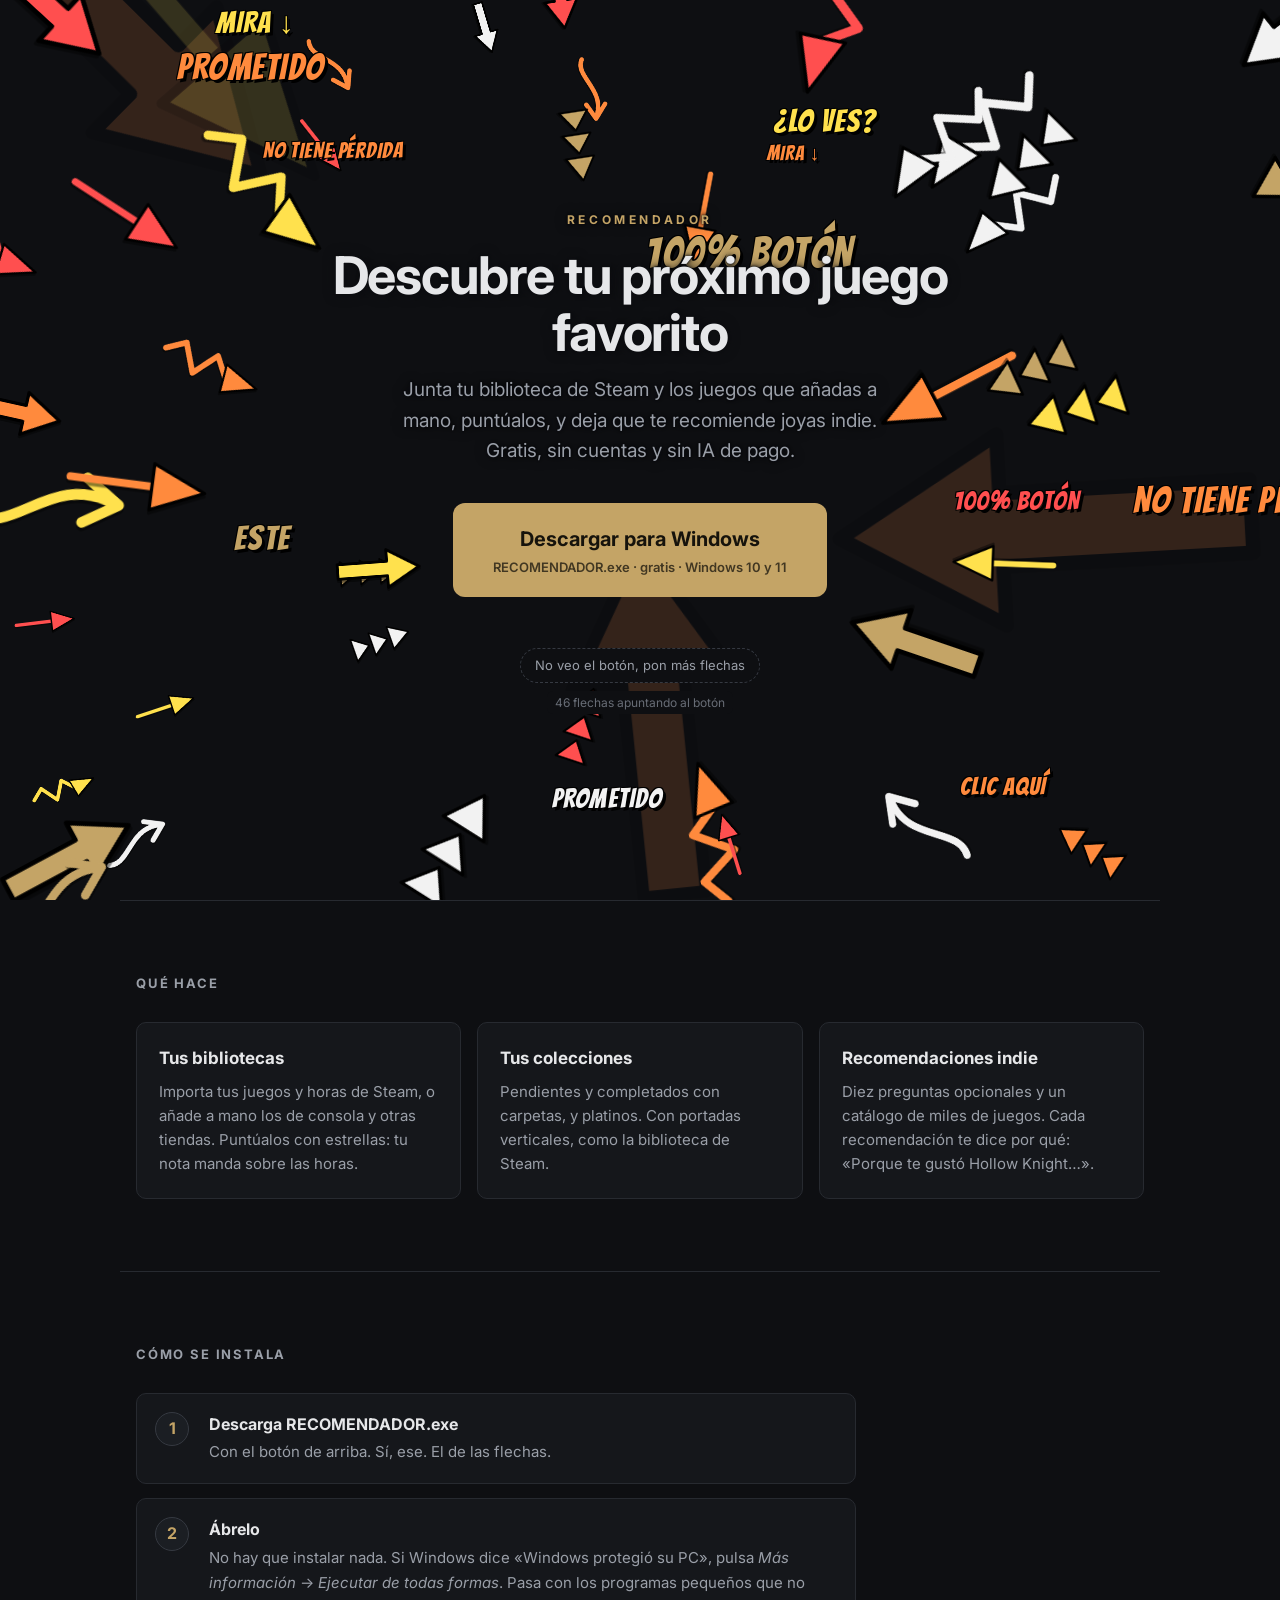
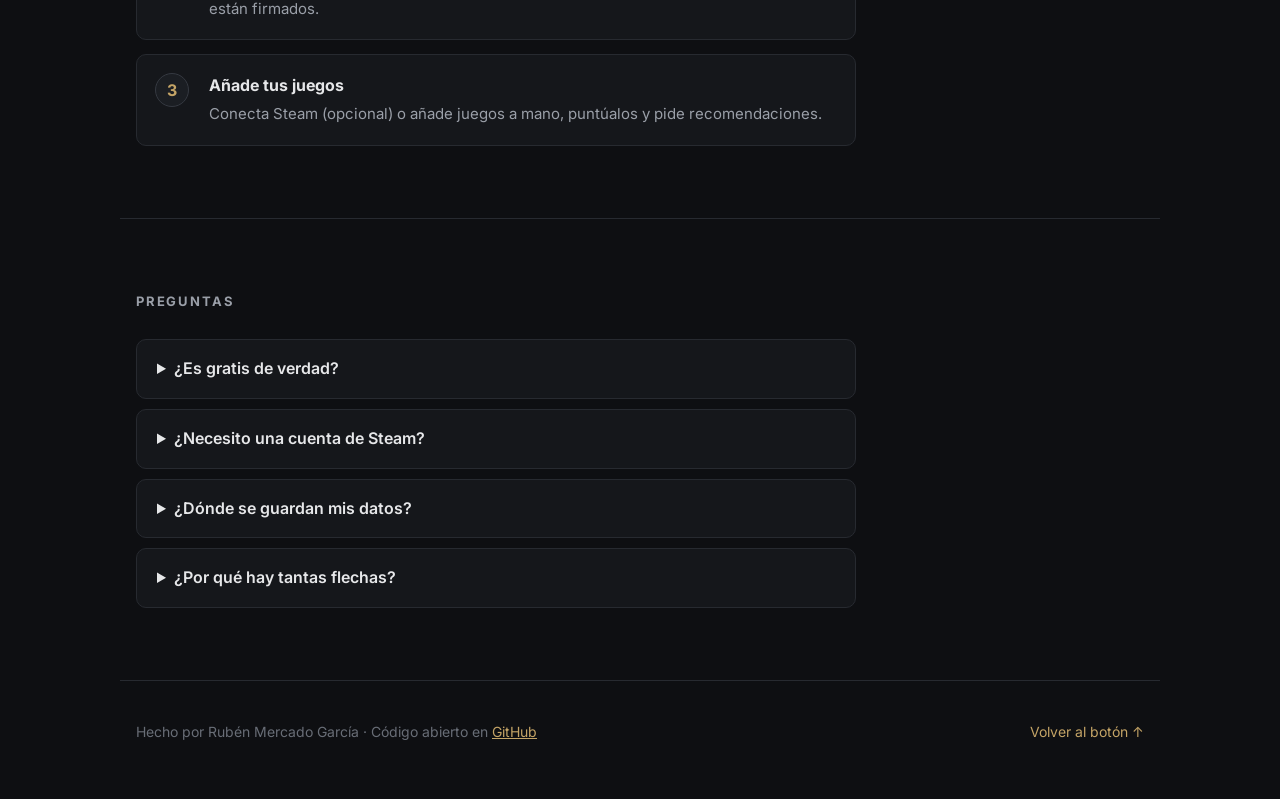
==== docs/index.html @ 50fef0da "Página web con botón de descarga y flechas de sobra docs/index.html para GitHub Pages. Las flechas a" ====
<!doctype html>
<html lang="es">
<head>
  <meta charset="utf-8">
  <meta name="viewport" content="width=device-width, initial-scale=1">
  <title>RECOMENDADOR · Descárgalo aquí (sí, AQUÍ)</title>
  <meta name="description" content="Recomendador gratuito de videojuegos con prioridad indie. Junta tu biblioteca de Steam, puntúa tus juegos y descubre joyas indie.">
  <link rel="preconnect" href="https://fonts.googleapis.com">
  <link rel="preconnect" href="https://fonts.gstatic.com" crossorigin>
  <link href="https://fonts.googleapis.com/css2?family=Bangers&family=Inter:wght@400;600;700&display=swap" rel="stylesheet">
  <style>
    :root {
      --fondo: #0e0f12; --panel: #15171b; --panel-alto: #1b1e23; --borde: #272a30; --borde-fuerte: #353941;
      --texto: #e6e7e9; --suave: #9a9fa8; --tenue: #686d76; --acento: #c4a466; --acento-texto: #16130c;
      --flecha-1: #c4a466; --flecha-2: #ff4f4f; --flecha-3: #ffe14d; --flecha-4: #f2f2f2; --flecha-5: #ff8a3d;
      color-scheme: dark;
    }
    * { box-sizing: border-box; }
    html { scroll-behavior: smooth; }
    body { margin: 0; background: var(--fondo); color: var(--texto); font: 16px/1.6 Inter, system-ui, sans-serif; overflow-x: hidden; }
    h1, h2, h3, p { margin: 0; }
    a { color: var(--acento); }

    /* ---------- Portada: la parte seria... en teoría ---------- */
    .portada { position: relative; min-height: 100vh; min-height: 100svh; display: grid; place-items: center; padding: 96px 16px 72px; overflow: hidden; isolation: isolate; }
    .centro { position: relative; z-index: 3; text-align: center; max-width: 640px; }
    .marca { font-size: 12px; font-weight: 700; letter-spacing: .3em; color: var(--acento); }
    h1 { font-size: clamp(30px, 5.4vw, 52px); line-height: 1.1; letter-spacing: -.02em; margin: 18px 0 14px; }
    .lema { color: var(--suave); font-size: clamp(16px, 2.2vw, 19px); max-width: 520px; margin: 0 auto; }
    /* Que el texto se lea aunque haya flechas detrás */
    .marca, h1, .lema { text-shadow: 0 0 12px var(--fondo), 0 0 4px var(--fondo), 0 0 2px var(--fondo); }

    .descargar {
      position: relative; display: inline-flex; flex-direction: column; align-items: center; gap: 2px;
      margin-top: 36px; padding: 20px 40px; border-radius: 12px; text-decoration: none;
      background: var(--acento); color: var(--acento-texto); font-weight: 700; font-size: 20px;
      box-shadow: 0 0 0 0 rgba(196, 164, 102, .6); animation: latido 1.6s ease-in-out infinite;
      transition: transform .15s;
    }
    .descargar:hover { transform: scale(1.04); }
    .descargar:focus-visible { outline: 3px solid var(--flecha-3); outline-offset: 4px; }
    .descargar small { font-size: 13px; font-weight: 600; opacity: .75; }
    @keyframes latido { 0%, 100% { box-shadow: 0 0 0 0 rgba(196, 164, 102, .55); } 50% { box-shadow: 0 0 0 18px rgba(196, 164, 102, 0); } }
    .version { margin-top: 12px; font-size: 13px; color: var(--tenue); min-height: 1.6em; }

    .mas-flechas {
      margin-top: 18px; font: inherit; font-size: 13px; color: var(--suave); background: var(--fondo);
      border: 1px dashed var(--borde-fuerte); border-radius: 999px; padding: 6px 14px; cursor: pointer;
    }
    .mas-flechas:hover { color: var(--texto); border-color: var(--suave); }
    .contador { display: table; margin: 8px auto 0; font-size: 12px; color: var(--tenue); background: var(--fondo); border-radius: 6px; padding: 2px 8px; }
    .contador:empty { display: none; }

    /* ---------- Las flechas (la parte nada seria) ---------- */
    .flechas { position: absolute; inset: 0; z-index: 2; pointer-events: none; }
    .flecha { position: absolute; left: 0; top: 0; transform-origin: 50% 50%; will-change: transform; }
    .flecha .cuerpo { display: block; animation: pinchar var(--vel, .9s) ease-in-out infinite; animation-delay: var(--retraso, 0s); }
    .flecha svg { display: block; overflow: visible; filter: drop-shadow(0 3px 0 rgba(0, 0, 0, .45)); }
    .flecha.gigante { z-index: -1; opacity: .16; }
    .flecha.gigante svg { filter: none; }
    @keyframes pinchar { 0%, 100% { transform: translateX(0); } 50% { transform: translateX(var(--empuje, 14px)); } }
    .flecha.nueva .cuerpo { animation: entrar .45s cubic-bezier(.2, 1.6, .4, 1) both, pinchar var(--vel, .9s) ease-in-out .45s infinite; }
    @keyframes entrar { from { transform: translateX(-160px) scale(.2); opacity: 0; } to { transform: none; opacity: 1; } }

    .cartel {
      position: absolute; z-index: 2; pointer-events: none; white-space: nowrap;
      font-family: Bangers, Impact, sans-serif; letter-spacing: .04em; line-height: 1;
      color: var(--c, var(--flecha-3)); text-shadow: 3px 3px 0 #000, -1px -1px 0 #000, 1px -1px 0 #000, -1px 1px 0 #000;
      animation: tembleque 2.4s ease-in-out infinite; animation-delay: var(--retraso, 0s);
    }
    @keyframes tembleque { 0%, 100% { transform: rotate(var(--giro, -6deg)) scale(1); } 50% { transform: rotate(calc(var(--giro, -6deg) * -1)) scale(1.08); } }

    /* Al pasar por encima del botón, las flechas se vuelven locas */
    body.histeria .flecha .cuerpo { --vel: .18s !important; --empuje: 22px; }
    body.histeria .cartel { animation-duration: .3s; }
    body.celebracion .cartel { color: #7dff9a; }

    /* ---------- Resto de la página: sobria de verdad ---------- */
    section.bloque { max-width: 1040px; margin: 0 auto; padding: 72px 16px; border-top: 1px solid var(--borde); }
    .bloque h2 { font-size: 13px; font-weight: 700; letter-spacing: .14em; text-transform: uppercase; color: var(--suave); margin-bottom: 28px; }
    .rejilla { display: grid; grid-template-columns: repeat(3, 1fr); gap: 16px; }
    .tarjeta { background: var(--panel); border: 1px solid var(--borde); border-radius: 10px; padding: 22px; }
    .tarjeta h3 { font-size: 17px; margin-bottom: 8px; }
    .tarjeta p { color: var(--suave); font-size: 15px; }
    .pasos { counter-reset: paso; display: grid; gap: 14px; max-width: 720px; padding: 0; margin: 0; list-style: none; }
    .pasos li { counter-increment: paso; display: grid; grid-template-columns: 40px 1fr; gap: 14px; align-items: start;
      background: var(--panel); border: 1px solid var(--borde); border-radius: 10px; padding: 18px; }
    .pasos li::before { content: counter(paso); display: grid; place-items: center; width: 32px; height: 32px; border-radius: 50%;
      background: var(--panel-alto); border: 1px solid var(--borde-fuerte); color: var(--acento); font-weight: 700; }
    .pasos strong { display: block; margin-bottom: 2px; }
    .pasos span { color: var(--suave); font-size: 15px; }
    details { background: var(--panel); border: 1px solid var(--borde); border-radius: 10px; padding: 16px 20px; max-width: 720px; }
    details + details { margin-top: 10px; }
    summary { cursor: pointer; font-weight: 600; }
    details p { color: var(--suave); margin-top: 10px; font-size: 15px; }
    code { background: var(--panel-alto); padding: 1px 6px; border-radius: 4px; font-size: 14px; }
    footer { max-width: 1040px; margin: 0 auto; padding: 40px 16px 56px; border-top: 1px solid var(--borde); color: var(--tenue); font-size: 14px;
      display: flex; justify-content: space-between; gap: 16px; flex-wrap: wrap; }
    .volver { text-decoration: none; }

    @media (max-width: 760px) {
      .rejilla { grid-template-columns: 1fr; }
      .descargar { padding: 18px 26px; font-size: 18px; }
    }
    @media (prefers-reduced-motion: reduce) {
      .descargar, .flecha .cuerpo, .cartel { animation: none !important; }
      html { scroll-behavior: auto; }
    }
  </style>
</head>
<body>
  <header class="portada" id="arriba">
    <div class="flechas" id="flechas" aria-hidden="true"></div>
    <div class="centro">
      <p class="marca">RECOMENDADOR</p>
      <h1>Descubre tu próximo juego favorito</h1>
      <p class="lema">Junta tu biblioteca de Steam y los juegos que añadas a mano, puntúalos, y deja que te recomiende joyas indie. Gratis, sin cuentas y sin IA de pago.</p>
      <a class="descargar" id="descargar"
         href="https://github.com/rubenmercadogarcia-dev/RECOMENDADOR/releases/latest/download/RECOMENDADOR.exe">
        Descargar para Windows
        <small>RECOMENDADOR.exe · gratis · Windows 10 y 11</small>
      </a>
      <p class="version" id="version"></p>
      <button class="mas-flechas" id="mas-flechas" type="button">No veo el botón, pon más flechas</button>
      <span class="contador" id="contador" aria-live="polite"></span>
    </div>
  </header>

  <main>
    <section class="bloque">
      <h2>Qué hace</h2>
      <div class="rejilla">
        <article class="tarjeta">
          <h3>Tus bibliotecas</h3>
          <p>Importa tus juegos y horas de Steam, o añade a mano los de consola y otras tiendas. Puntúalos con estrellas: tu nota manda sobre las horas.</p>
        </article>
        <article class="tarjeta">
          <h3>Tus colecciones</h3>
          <p>Pendientes y completados con carpetas, y platinos. Con portadas verticales, como la biblioteca de Steam.</p>
        </article>
        <article class="tarjeta">
          <h3>Recomendaciones indie</h3>
          <p>Diez preguntas opcionales y un catálogo de miles de juegos. Cada recomendación te dice por qué: «Porque te gustó Hollow Knight…».</p>
        </article>
      </div>
    </section>

    <section class="bloque">
      <h2>Cómo se instala</h2>
      <ol class="pasos">
        <li><div><strong>Descarga RECOMENDADOR.exe</strong><span>Con el botón de arriba. Sí, ese. El de las flechas.</span></div></li>
        <li><div><strong>Ábrelo</strong><span>No hay que instalar nada. Si Windows dice «Windows protegió su PC», pulsa <em>Más información</em> → <em>Ejecutar de todas formas</em>. Pasa con los programas pequeños que no están firmados.</span></div></li>
        <li><div><strong>Añade tus juegos</strong><span>Conecta Steam (opcional) o añade juegos a mano, puntúalos y pide recomendaciones.</span></div></li>
      </ol>
    </section>

    <section class="bloque">
      <h2>Preguntas</h2>
      <details>
        <summary>¿Es gratis de verdad?</summary>
        <p>Sí. No hay suscripciones, anuncios ni IA de pago. El catálogo de juegos se genera gratis en GitHub una vez al mes.</p>
      </details>
      <details>
        <summary>¿Necesito una cuenta de Steam?</summary>
        <p>No. Con Steam importas tu biblioteca automáticamente (hace falta una API key gratuita de Steam), pero puedes usarlo solo con la biblioteca manual.</p>
      </details>
      <details>
        <summary>¿Dónde se guardan mis datos?</summary>
        <p>Solo en tu ordenador, en <code>%APPDATA%\Recomendador</code>. No se envía nada a ningún servidor propio.</p>
      </details>
      <details>
        <summary>¿Por qué hay tantas flechas?</summary>
        <p>Por si acaso.</p>
      </details>
    </section>
  </main>

  <footer>
    <span>Hecho por Rubén Mercado García · Código abierto en <a href="https://github.com/rubenmercadogarcia-dev/RECOMENDADOR">GitHub</a></span>
    <a class="volver" href="#arriba">Volver al botón ↑</a>
  </footer>

  <script>
    // ---------- Formas de flecha (todas dibujadas apuntando a la derecha) ----------
    const FORMAS = [
      // Flecha gorda de bloque
      (c) => `<svg viewBox="0 0 120 60" width="120" height="60"><path d="M4 20 H72 V4 L116 30 L72 56 V40 H4 Z" fill="${c}" stroke="#000" stroke-width="4" stroke-linejoin="round"/></svg>`,
      // Flecha dibujada a mano, curvita
      (c) => `<svg viewBox="0 0 140 70" width="140" height="70"><path d="M6 52 C40 70 70 10 124 34" fill="none" stroke="${c}" stroke-width="9" stroke-linecap="round"/><path d="M100 14 L128 35 L98 52" fill="none" stroke="${c}" stroke-width="9" stroke-linecap="round" stroke-linejoin="round"/></svg>`,
      // Flecha fina con punta enorme
      (c) => `<svg viewBox="0 0 130 50" width="130" height="50"><path d="M4 25 H82" stroke="${c}" stroke-width="7" stroke-linecap="round"/><path d="M78 4 L126 25 L78 46 Z" fill="${c}" stroke="#000" stroke-width="3" stroke-linejoin="round"/></svg>`,
      // Triple flecha de cómic
      (c) => `<svg viewBox="0 0 120 60" width="120" height="60"><g fill="${c}" stroke="#000" stroke-width="3" stroke-linejoin="round"><path d="M6 8 L36 30 L6 52 Z"/><path d="M42 8 L72 30 L42 52 Z"/><path d="M78 8 L114 30 L78 52 Z"/></g></svg>`,
      // Flecha en zigzag (porque sí)
      (c) => `<svg viewBox="0 0 150 60" width="150" height="60"><path d="M4 30 L28 12 L52 48 L76 12 L100 40" fill="none" stroke="${c}" stroke-width="8" stroke-linecap="round" stroke-linejoin="round"/><path d="M92 18 L144 34 L98 58 Z" fill="${c}" stroke="#000" stroke-width="3" stroke-linejoin="round"/></svg>`,
    ];
    const COLORES = ["var(--flecha-1)", "var(--flecha-2)", "var(--flecha-3)", "var(--flecha-4)", "var(--flecha-5)"];
    const CARTELES = ["¡AQUÍ!", "ESTE", "¡DESCARGA!", "SÍ, ESE", "¿LO VES?", "¡¡GRATIS!!", "CLIC AQUÍ", "EL BOTÓN DORADO",
      "NO TIENE PÉRDIDA", "PROMETIDO", "¡ÉSE DE AHÍ!", "LITERALMENTE AQUÍ", "↓ ↓ ↓", "¡PÚLSALO!", "100% BOTÓN",
      "NO MUERDE", "¡VAMOS!", "OJO AQUÍ", "¡¡ESTE!!", "MIRA ↓", "EN SERIO", "BOTÓN OFICIAL"];

    const capa = document.getElementById("flechas");
    const portada = document.querySelector(".portada");
    const boton = document.getElementById("descargar");
    const contador = document.getElementById("contador");
    let flechas = [];
    let extra = 0;
    const azar = (a, b) => a + Math.random() * (b - a);
    const elegir = (lista) => lista[Math.floor(Math.random() * lista.length)];

    function centroBoton() {
      const p = portada.getBoundingClientRect(), b = boton.getBoundingClientRect();
      return { x: b.left - p.left + b.width / 2, y: b.top - p.top + b.height / 2, w: b.width, h: b.height };
    }

    // Busca un sitio que no tape el botón ni el texto
    function sitioLibre(ancho, alto, zonasProhibidas) {
      for (let i = 0; i < 40; i++) {
        const x = azar(-40, ancho + 40), y = azar(-20, alto + 20);
        if (!zonasProhibidas.some((z) => x > z.x1 && x < z.x2 && y > z.y1 && y < z.y2)) return { x, y };
      }
      return { x: azar(0, ancho), y: azar(0, alto) };
    }

    function zonas() {
      const p = portada.getBoundingClientRect();
      const r = (el, margen) => { const b = el.getBoundingClientRect();
        return { x1: b.left - p.left - margen, x2: b.right - p.left + margen, y1: b.top - p.top - margen, y2: b.bottom - p.top + margen }; };
      return [r(boton, 70), r(document.querySelector("h1"), 10), r(document.querySelector(".lema"), 8),
              r(document.getElementById("mas-flechas"), 16), r(contador, 10)];
    }

    function apuntar(f) {
      const c = centroBoton();
      const angulo = Math.atan2(c.y - f.y, c.x - f.x) * 180 / Math.PI;
      f.nodo.style.transform = `translate(${f.x - f.ancho / 2}px, ${f.y - f.alto / 2}px) rotate(${angulo}deg) scale(${f.escala})`;
    }

    function crearFlecha({ gigante = false, nueva = false } = {}) {
      const p = portada.getBoundingClientRect();
      const { x, y } = sitioLibre(p.width, p.height, gigante ? [] : zonas());
      const forma = Math.floor(Math.random() * FORMAS.length);
      const nodo = document.createElement("div");
      nodo.className = `flecha${gigante ? " gigante" : ""}${nueva ? " nueva" : ""}`;
      const pequeña = window.innerWidth < 760;
      const escala = gigante ? azar(2.4, 4) : azar(pequeña ? .35 : .45, pequeña ? .8 : 1.25);
      nodo.innerHTML = `<span class="cuerpo">${FORMAS[forma](elegir(COLORES))}</span>`;
      const cuerpo = nodo.firstElementChild;
      cuerpo.style.setProperty("--vel", `${azar(.55, 1.2).toFixed(2)}s`);
      cuerpo.style.setProperty("--retraso", `${azar(-1, 0).toFixed(2)}s`);
      cuerpo.style.setProperty("--empuje", `${Math.round(azar(8, 22))}px`);
      capa.appendChild(nodo);
      const svg = nodo.querySelector("svg");
      const f = { nodo, x, y, escala, ancho: +svg.getAttribute("width"), alto: +svg.getAttribute("height") };
      apuntar(f);
      flechas.push(f);
    }

    function crearCartel() {
      const p = portada.getBoundingClientRect();
      const { x, y } = sitioLibre(p.width - 160, p.height - 40, zonas());
      const nodo = document.createElement("div");
      nodo.className = "cartel";
      nodo.textContent = elegir(CARTELES);
      nodo.style.left = `${Math.max(8, x)}px`;
      nodo.style.top = `${Math.max(8, y)}px`;
      nodo.style.fontSize = `${Math.round(azar(18, window.innerWidth < 760 ? 30 : 44))}px`;
      nodo.style.setProperty("--c", elegir(COLORES));
      nodo.style.setProperty("--giro", `${azar(-12, 12).toFixed(1)}deg`);
      nodo.style.setProperty("--retraso", `${azar(-2, 0).toFixed(2)}s`);
      capa.appendChild(nodo);
    }

    function contar() {
      const n = flechas.length;
      const comentarios = [[0, ""], [60, "Ahora sí lo ves, ¿no?"], [100, "Vale, esto ya es demasiado."],
        [160, "Las flechas tienen sindicato y están protestando."], [240, "Has roto la página. Enhorabuena."]];
      const comentario = comentarios.filter(([min]) => extra > 0 && n >= min).pop()?.[1] || "";
      contador.textContent = `${n} flechas apuntando al botón${comentario ? " · " + comentario : ""}`;
    }

    function dibujarTodo() {
      capa.replaceChildren();
      flechas = [];
      const pequeña = window.innerWidth < 760;
      const normales = (pequeña ? 18 : 42) + extra;
      for (let i = 0; i < (pequeña ? 2 : 4); i++) crearFlecha({ gigante: true });
      for (let i = 0; i < normales; i++) crearFlecha();
      for (let i = 0; i < (pequeña ? 5 : 11); i++) crearCartel();
      contar();
    }

    document.getElementById("mas-flechas").addEventListener("click", () => {
      extra += 12;
      for (let i = 0; i < 12; i++) crearFlecha({ nueva: true });
      if (Math.random() < .7) crearCartel();
      contar();
    });
    boton.addEventListener("mouseenter", () => document.body.classList.add("histeria"));
    boton.addEventListener("mouseleave", () => document.body.classList.remove("histeria"));
    boton.addEventListener("click", () => {
      document.body.classList.add("celebracion");
      contador.textContent = "¡ESO ES! Las flechas están muy orgullosas de ti.";
    });

    let temporizador;
    window.addEventListener("resize", () => { clearTimeout(temporizador); temporizador = setTimeout(dibujarTodo, 150); });
    document.fonts?.ready.then(dibujarTodo);
    dibujarTodo();

    // Versión publicada (si GitHub responde)
    fetch("https://api.github.com/repos/rubenmercadogarcia-dev/RECOMENDADOR/releases/latest")
      .then((r) => (r.ok ? r.json() : Promise.reject()))
      .then((rel) => {
        const exe = (rel.assets || []).find((a) => a.name.endsWith(".exe"));
        const fecha = new Date(rel.published_at).toLocaleDateString("es-ES", { day: "numeric", month: "long", year: "numeric" });
        document.getElementById("version").textContent =
          `Versión ${rel.tag_name} · ${fecha}${exe ? ` · ${(exe.size / 1048576).toFixed(0)} MB` : ""}`;
      })
      .catch(() => {});
  </script>
</body>
</html>
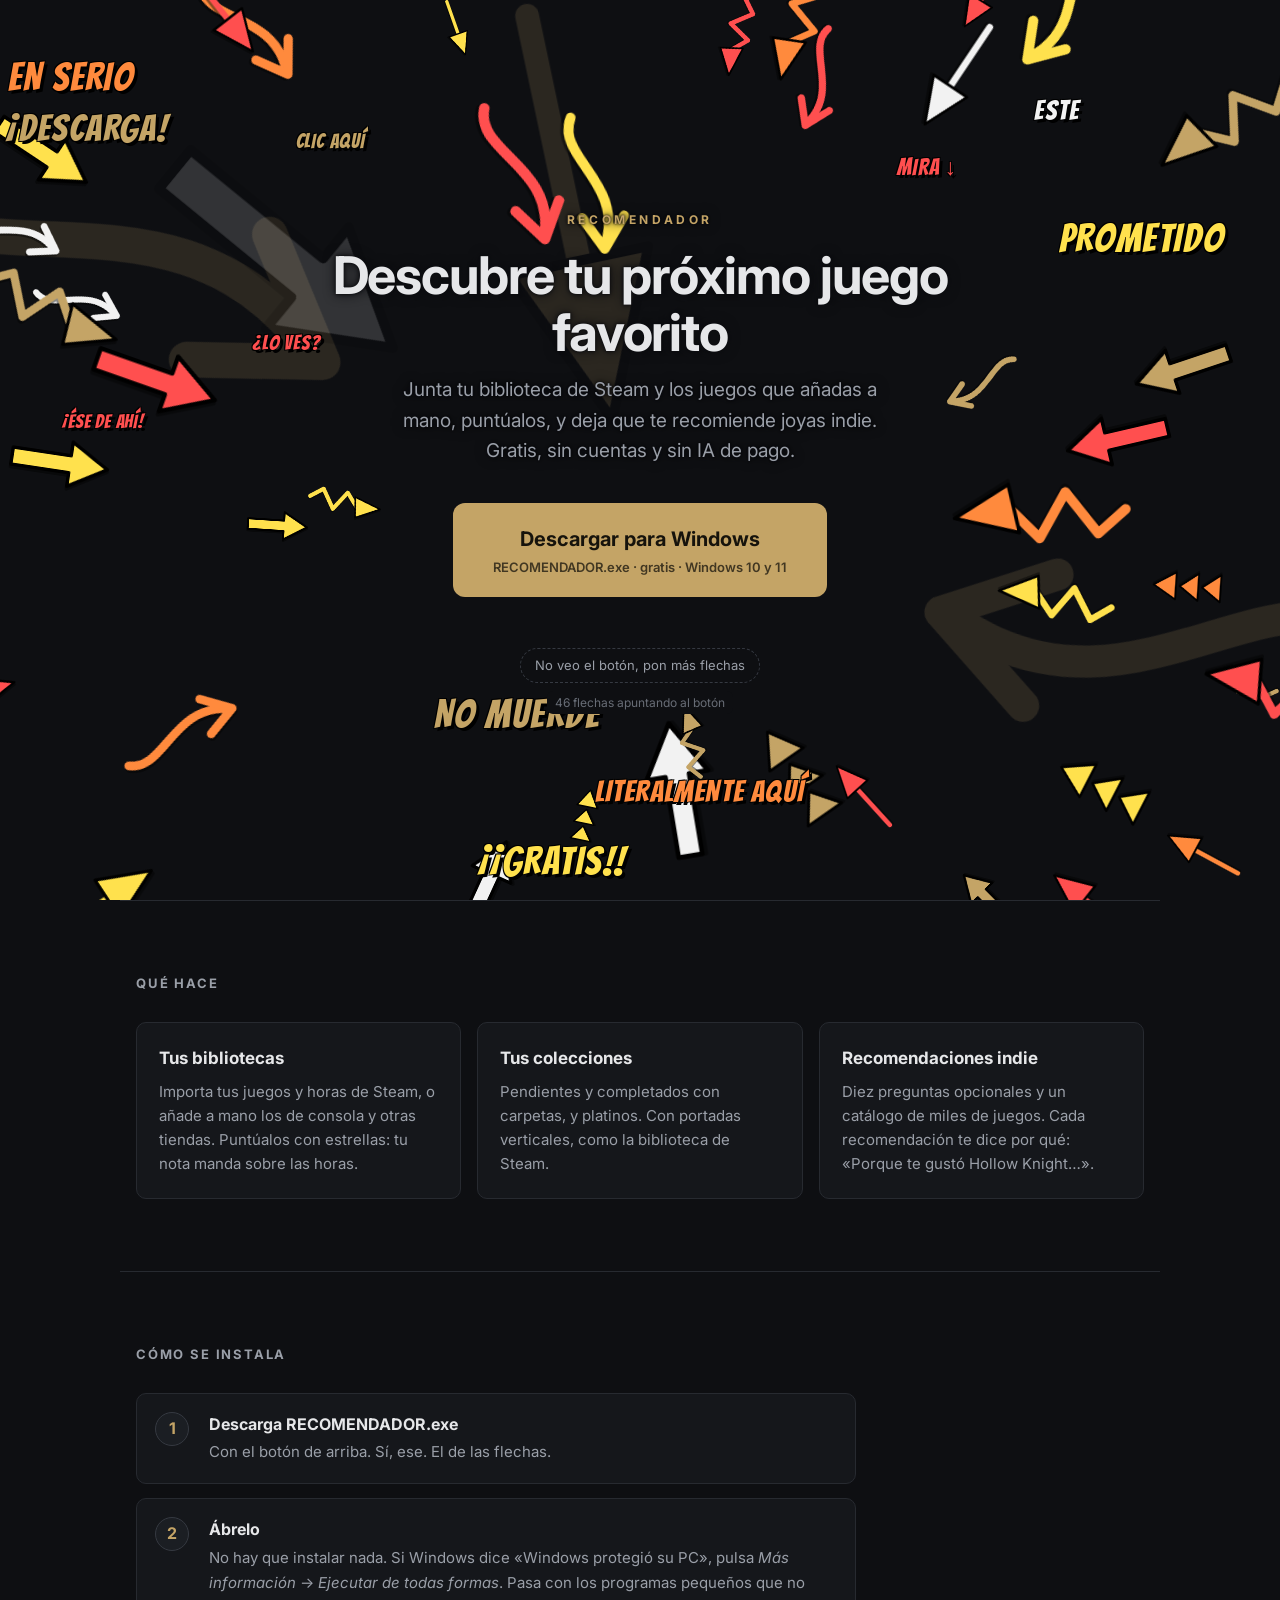
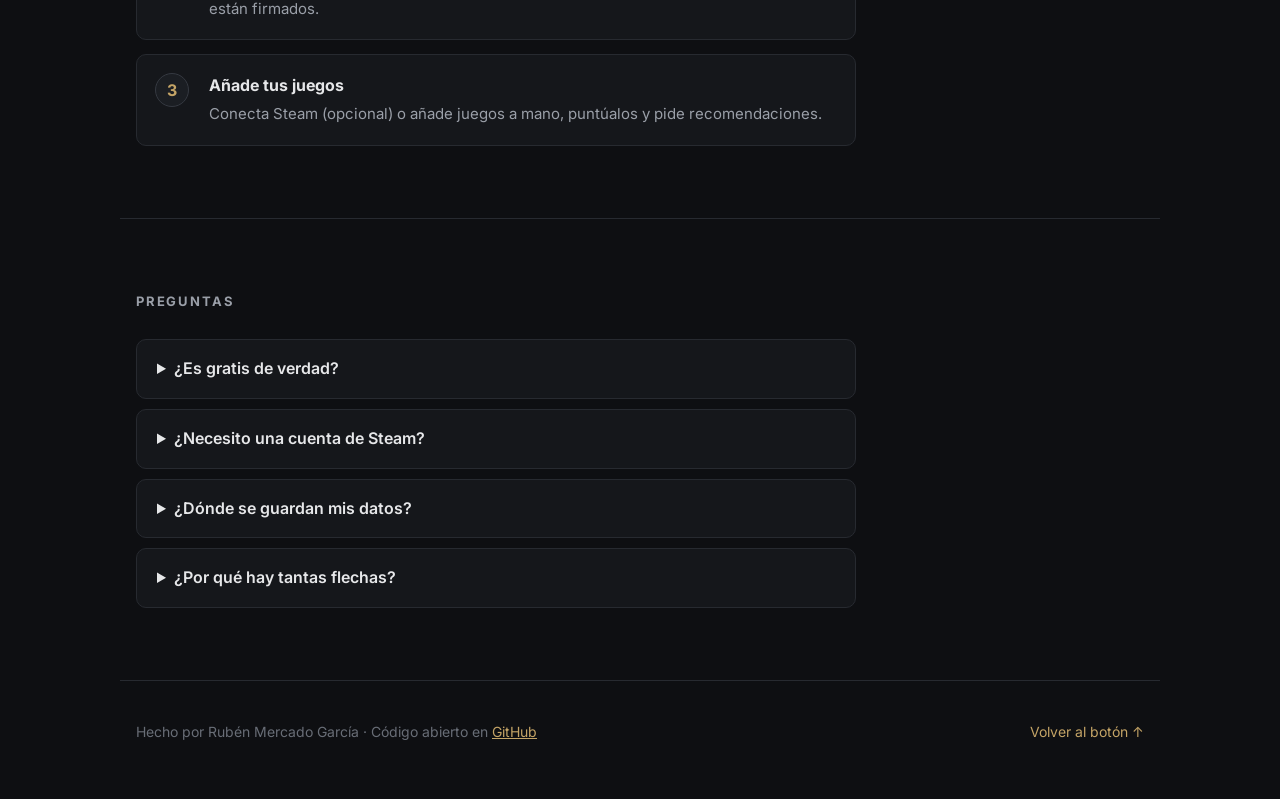
==== commit c85555bd: "Web: los carteles no tapan el nombre del programa Co-Authored-By: Claude Opus 5.5 <noreply@anthropic" ====
--- a/docs/index.html
+++ b/docs/index.html
@@ -226,7 +226,7 @@
       const p = portada.getBoundingClientRect();
       const r = (el, margen) => { const b = el.getBoundingClientRect();
         return { x1: b.left - p.left - margen, x2: b.right - p.left + margen, y1: b.top - p.top - margen, y2: b.bottom - p.top + margen }; };
-      return [r(boton, 70), r(document.querySelector("h1"), 10), r(document.querySelector(".lema"), 8),
+      return [r(boton, 70), r(document.querySelector(".marca"), 12), r(document.querySelector("h1"), 10), r(document.querySelector(".lema"), 8),
               r(document.getElementById("mas-flechas"), 16), r(contador, 10)];
     }
 
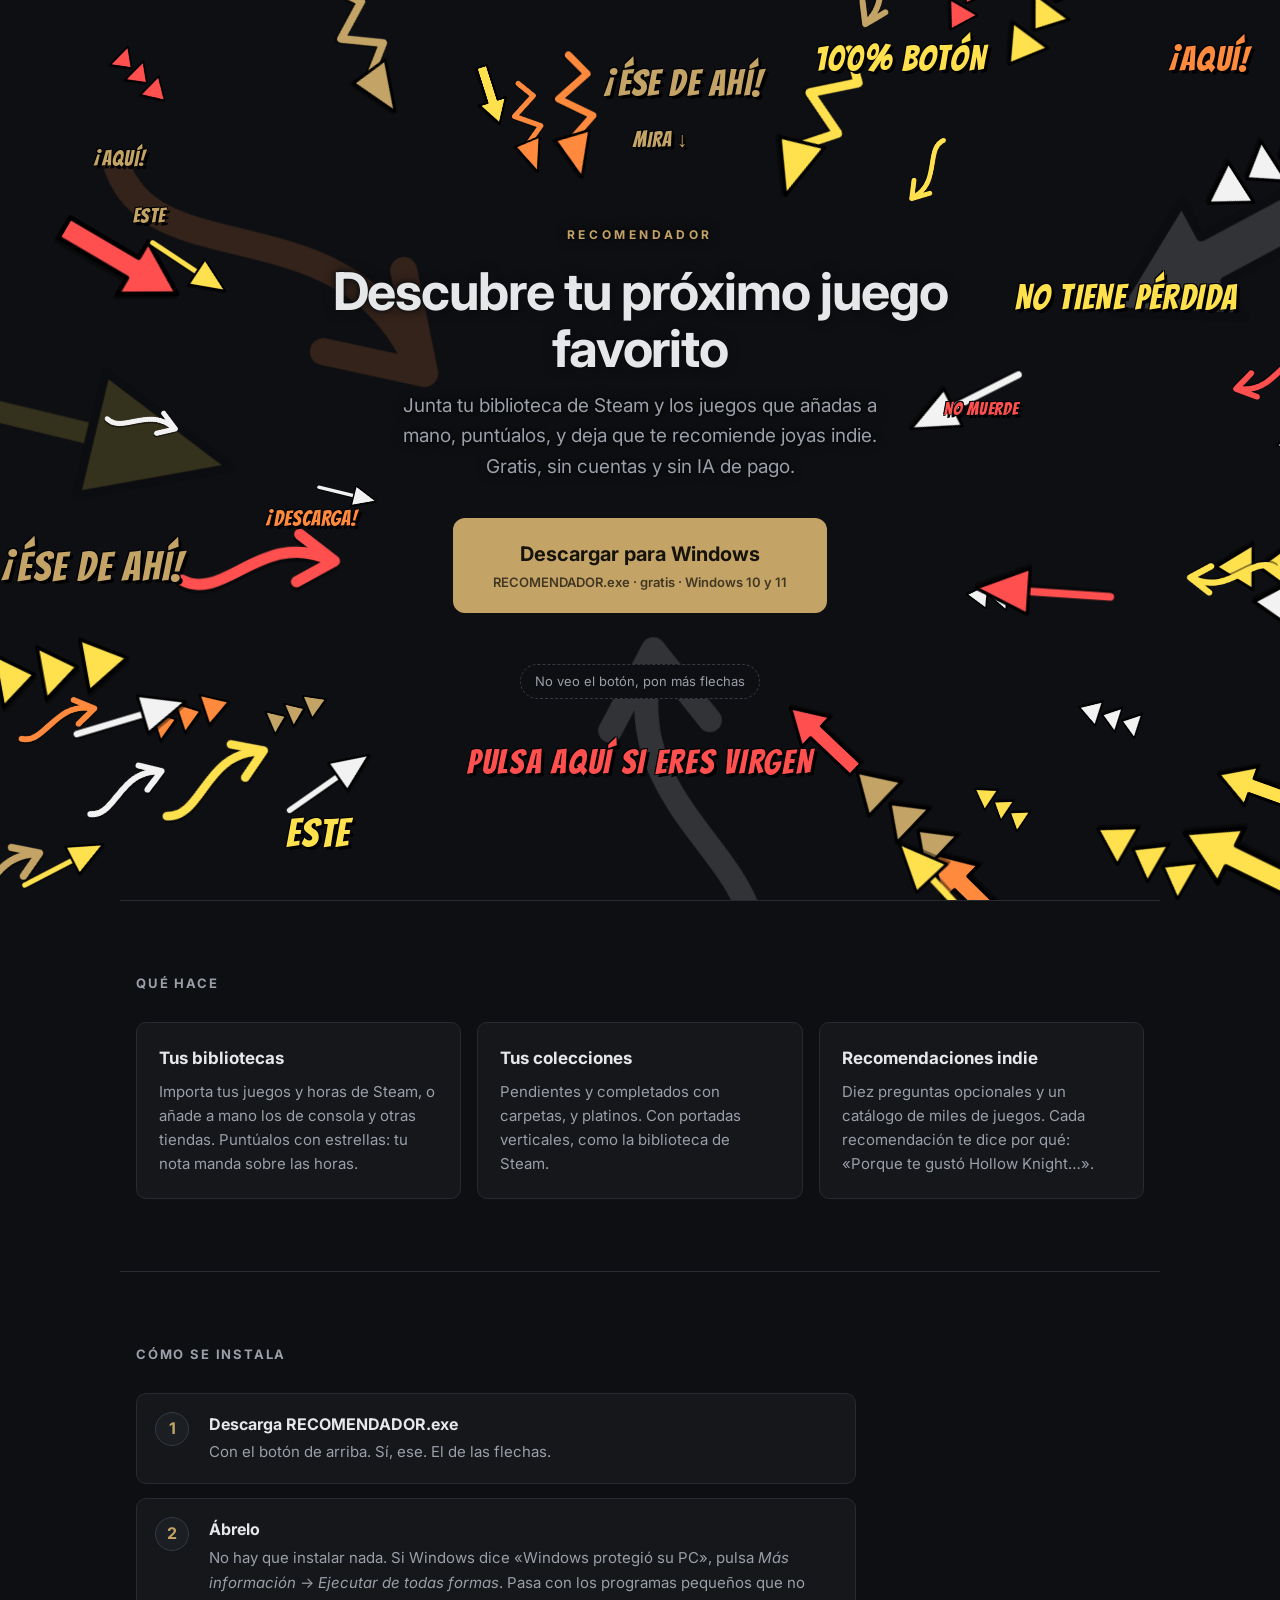
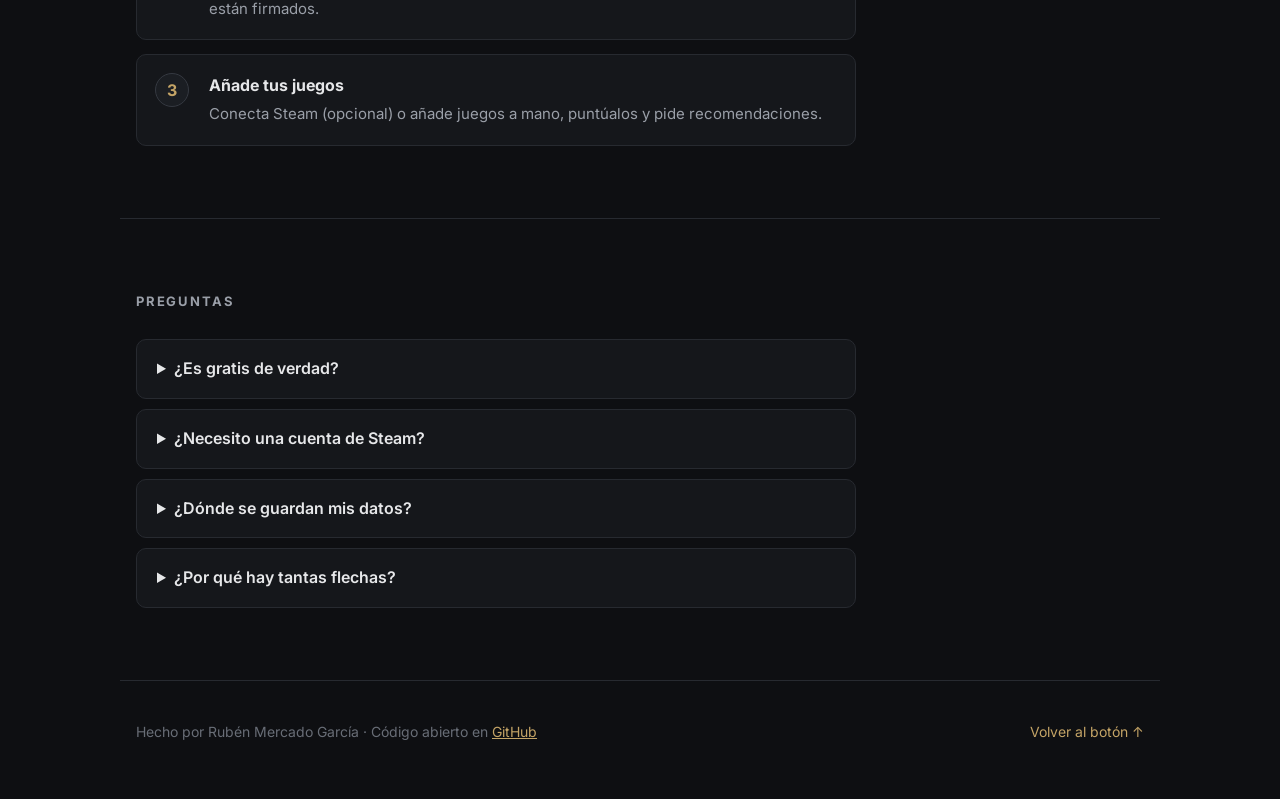
==== commit 9c5eb735: "Web: sin contador de flechas y con cartel nuevo - Se quita el contador numérico; solo quedan los com" ====
--- a/docs/index.html
+++ b/docs/index.html
@@ -68,6 +68,7 @@
       color: var(--c, var(--flecha-3)); text-shadow: 3px 3px 0 #000, -1px -1px 0 #000, 1px -1px 0 #000, -1px 1px 0 #000;
       animation: tembleque 2.4s ease-in-out infinite; animation-delay: var(--retraso, 0s);
     }
+    .cartel.especial { z-index: 3; letter-spacing: .05em; }
     @keyframes tembleque { 0%, 100% { transform: rotate(var(--giro, -6deg)) scale(1); } 50% { transform: rotate(calc(var(--giro, -6deg) * -1)) scale(1.08); } }
 
     /* Al pasar por encima del botón, las flechas se vuelven locas */
@@ -227,7 +228,9 @@
       const r = (el, margen) => { const b = el.getBoundingClientRect();
         return { x1: b.left - p.left - margen, x2: b.right - p.left + margen, y1: b.top - p.top - margen, y2: b.bottom - p.top + margen }; };
       return [r(boton, 70), r(document.querySelector(".marca"), 12), r(document.querySelector("h1"), 10), r(document.querySelector(".lema"), 8),
-              r(document.getElementById("mas-flechas"), 16), r(contador, 10)];
+              r(document.getElementById("mas-flechas"), 16), r(contador, 10),
+              ...[...document.querySelectorAll(".cartel.especial")].map((e) => r(e, 70)),
+              ...[...document.querySelectorAll(".cartel:not(.especial)")].map((e) => r(e, 4))];
     }
 
     function apuntar(f) {
@@ -236,15 +239,15 @@
       f.nodo.style.transform = `translate(${f.x - f.ancho / 2}px, ${f.y - f.alto / 2}px) rotate(${angulo}deg) scale(${f.escala})`;
     }
 
-    function crearFlecha({ gigante = false, nueva = false } = {}) {
+    function crearFlecha({ gigante = false, nueva = false, x: fx, y: fy, forma: fForma, color, escala: fEscala } = {}) {
       const p = portada.getBoundingClientRect();
-      const { x, y } = sitioLibre(p.width, p.height, gigante ? [] : zonas());
-      const forma = Math.floor(Math.random() * FORMAS.length);
+      const { x, y } = fx != null ? { x: fx, y: fy } : sitioLibre(p.width, p.height, gigante ? [] : zonas());
+      const forma = fForma ?? Math.floor(Math.random() * FORMAS.length);
       const nodo = document.createElement("div");
       nodo.className = `flecha${gigante ? " gigante" : ""}${nueva ? " nueva" : ""}`;
       const pequeña = window.innerWidth < 760;
-      const escala = gigante ? azar(2.4, 4) : azar(pequeña ? .35 : .45, pequeña ? .8 : 1.25);
-      nodo.innerHTML = `<span class="cuerpo">${FORMAS[forma](elegir(COLORES))}</span>`;
+      const escala = fEscala ?? (gigante ? azar(2.4, 4) : azar(pequeña ? .35 : .45, pequeña ? .8 : 1.25));
+      nodo.innerHTML = `<span class="cuerpo">${FORMAS[forma](color || elegir(COLORES))}</span>`;
       const cuerpo = nodo.firstElementChild;
       cuerpo.style.setProperty("--vel", `${azar(.55, 1.2).toFixed(2)}s`);
       cuerpo.style.setProperty("--retraso", `${azar(-1, 0).toFixed(2)}s`);
@@ -258,25 +261,55 @@
 
     function crearCartel() {
       const p = portada.getBoundingClientRect();
-      const { x, y } = sitioLibre(p.width - 160, p.height - 40, zonas());
       const nodo = document.createElement("div");
       nodo.className = "cartel";
       nodo.textContent = elegir(CARTELES);
-      nodo.style.left = `${Math.max(8, x)}px`;
-      nodo.style.top = `${Math.max(8, y)}px`;
       nodo.style.fontSize = `${Math.round(azar(18, window.innerWidth < 760 ? 30 : 44))}px`;
       nodo.style.setProperty("--c", elegir(COLORES));
       nodo.style.setProperty("--giro", `${azar(-12, 12).toFixed(1)}deg`);
       nodo.style.setProperty("--retraso", `${azar(-2, 0).toFixed(2)}s`);
       capa.appendChild(nodo);
+      // Busca un sitio donde el cartel entero (no solo una esquina) no tape nada
+      const ancho = nodo.offsetWidth + 16, alto = nodo.offsetHeight + 16, prohibidas = zonas();
+      for (let i = 0; i < 60; i++) {
+        const x = azar(4, Math.max(5, p.width - ancho)), y = azar(4, Math.max(5, p.height - alto));
+        const choca = prohibidas.some((z) => x < z.x2 && x + ancho > z.x1 && y < z.y2 && y + alto > z.y1);
+        if (!choca) { nodo.style.left = `${x}px`; nodo.style.top = `${y}px`; return; }
+      }
+      nodo.remove();   // no cabe sin tapar algo: mejor no ponerlo
     }
 
     function contar() {
-      const n = flechas.length;
-      const comentarios = [[0, ""], [60, "Ahora sí lo ves, ¿no?"], [100, "Vale, esto ya es demasiado."],
-        [160, "Las flechas tienen sindicato y están protestando."], [240, "Has roto la página. Enhorabuena."]];
-      const comentario = comentarios.filter(([min]) => extra > 0 && n >= min).pop()?.[1] || "";
-      contador.textContent = `${n} flechas apuntando al botón${comentario ? " · " + comentario : ""}`;
+      const comentarios = [[1, "Ahora sí lo ves, ¿no?"], [3, "Vale, esto ya es demasiado."],
+        [6, "Las flechas tienen sindicato y están protestando."], [9, "Has roto la página. Enhorabuena."]];
+      const veces = extra / 12;
+      contador.textContent = comentarios.filter(([min]) => veces >= min).pop()?.[1] || "";
+    }
+
+    // El cartel fijo, con su flecha propia
+    function crearCartelEspecial() {
+      const p = portada.getBoundingClientRect(), c = centroBoton();
+      const pequeña = window.innerWidth < 760;
+      const nodo = document.createElement("div");
+      nodo.className = "cartel especial";
+      nodo.textContent = "PULSA AQUÍ SI ERES VIRGEN";
+      nodo.style.fontSize = `${pequeña ? 24 : 34}px`;
+      nodo.style.setProperty("--c", "var(--flecha-2)");
+      nodo.style.setProperty("--giro", "-5deg");
+      capa.appendChild(nodo);
+      // Si no cabe a lo ancho (móviles pequeños), se encoge hasta que quepa
+      let tam = pequeña ? 24 : 34;
+      while (nodo.offsetWidth > p.width - 40 && tam > 14) { tam -= 1; nodo.style.fontSize = `${tam}px`; }
+      const ancho = nodo.offsetWidth, alto = nodo.offsetHeight;
+      // Centrado debajo del botón, por debajo de «pon más flechas»
+      const masFlechas = document.getElementById("mas-flechas").getBoundingClientRect();
+      const x = Math.max(8, Math.min(p.width - ancho - 8, c.x - ancho / 2));
+      const y = masFlechas.bottom - p.top + (pequeña ? 40 : 46);
+      nodo.style.left = `${x}px`;
+      nodo.style.top = `${y}px`;
+      // La flecha sale del extremo derecho del cartel y sube hacia el botón
+      const fx = Math.min(p.width - 30, x + ancho + (pequeña ? -30 : 10)), fy = y - (pequeña ? 18 : 6);
+      crearFlecha({ x: fx, y: fy, forma: 0, color: "var(--flecha-2)", escala: pequeña ? .6 : .8 });
     }
 
     function dibujarTodo() {
@@ -285,6 +318,7 @@
       const pequeña = window.innerWidth < 760;
       const normales = (pequeña ? 18 : 42) + extra;
       for (let i = 0; i < (pequeña ? 2 : 4); i++) crearFlecha({ gigante: true });
+      crearCartelEspecial();          // primero, para que el resto lo esquive
       for (let i = 0; i < normales; i++) crearFlecha();
       for (let i = 0; i < (pequeña ? 5 : 11); i++) crearCartel();
       contar();
@@ -298,10 +332,7 @@
     });
     boton.addEventListener("mouseenter", () => document.body.classList.add("histeria"));
     boton.addEventListener("mouseleave", () => document.body.classList.remove("histeria"));
-    boton.addEventListener("click", () => {
-      document.body.classList.add("celebracion");
-      contador.textContent = "¡ESO ES! Las flechas están muy orgullosas de ti.";
-    });
+    boton.addEventListener("click", () => document.body.classList.add("celebracion"));
 
     let temporizador;
     window.addEventListener("resize", () => { clearTimeout(temporizador); temporizador = setTimeout(dibujarTodo, 150); });
